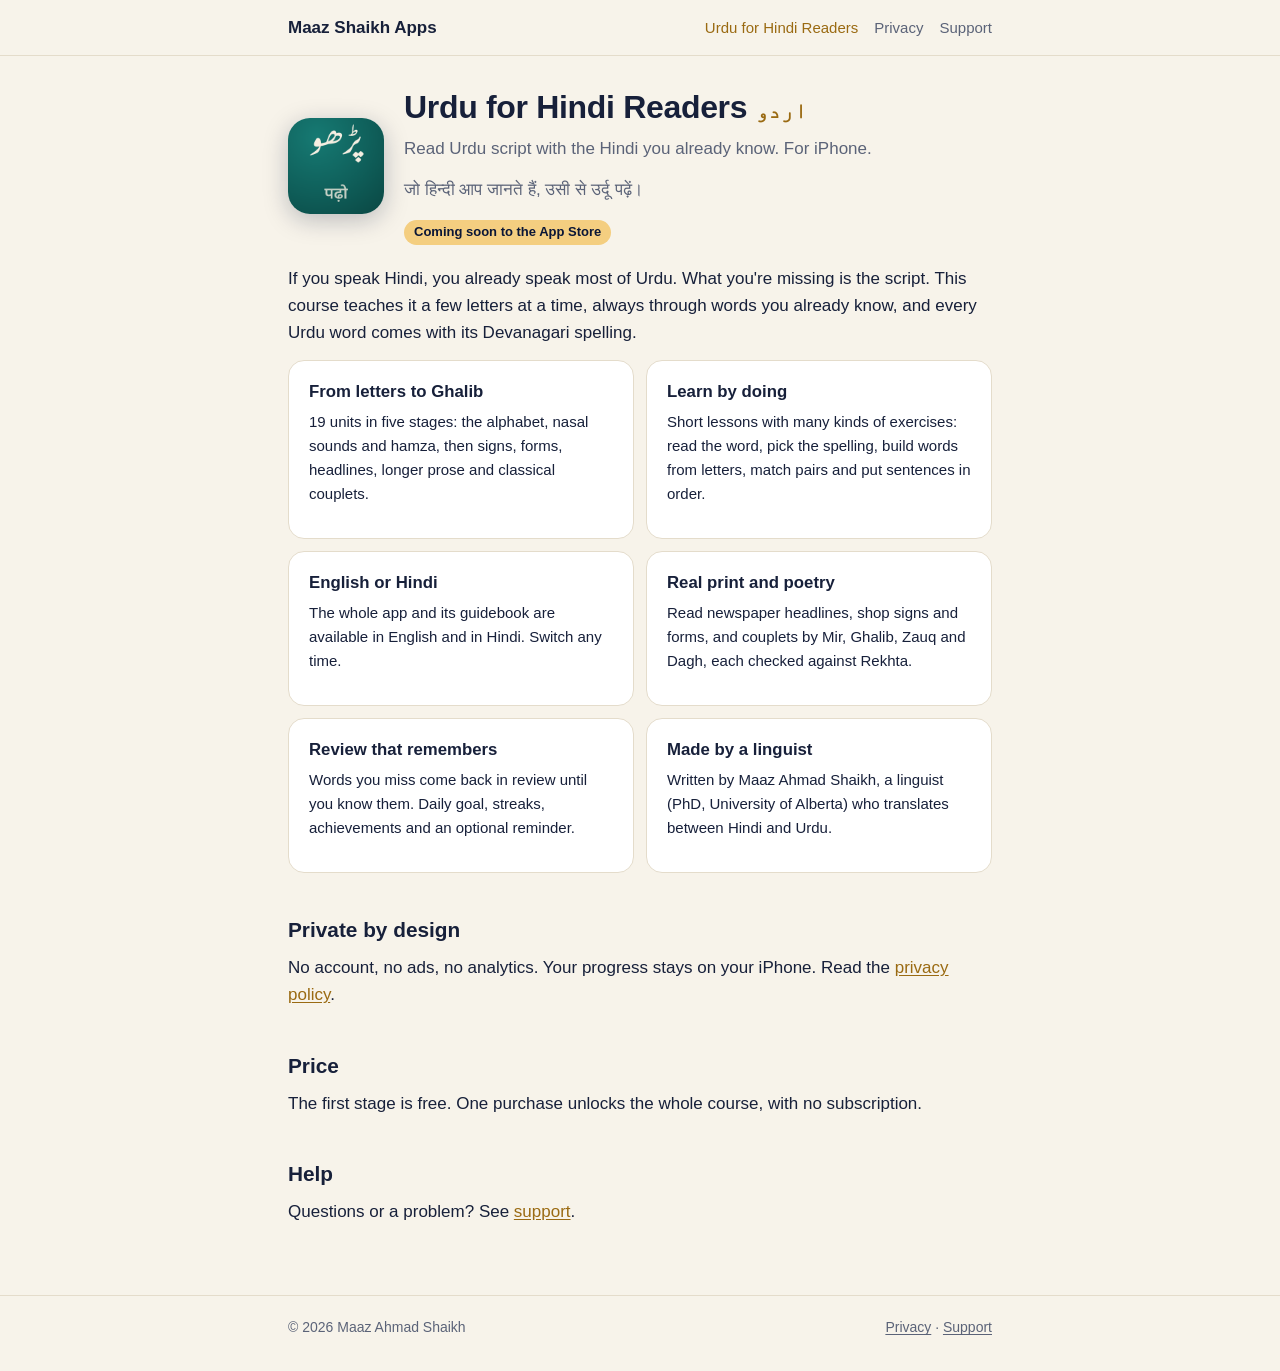
==== urdu-reader/index.html @ 382701a8 "Add Urdu for Hindi Readers: app page, privacy policy and support Co-Authored-By: Claude Opus 5.5 <no" ====
<!doctype html>
<html lang="en">
<head>
<meta charset="utf-8">
<meta name="viewport" content="width=device-width, initial-scale=1">
<title>Urdu for Hindi Readers</title>
<meta name="description" content="Urdu for Hindi Readers: learn to read Urdu (Nastaliq) script with the Hindi you already know. 19 units, from the first letters to newspapers and Ghalib. No ads, no tracking.">
<link rel="icon" href="../assets/favicon.png">
<link rel="stylesheet" href="../assets/style.css">
</head>
<body>
<header class="site"><div class="wrap">
  <a class="home" href="../">Maaz Shaikh Apps</a>
  <nav><a href="./" aria-current="page">Urdu for Hindi Readers</a><a href="privacy/">Privacy</a><a href="support/">Support</a></nav>
</div></header>

<main><div class="wrap">
<div class="hero">
  <img src="../assets/urdu-reader-icon.png" alt="Urdu for Hindi Readers app icon">
  <div>
    <h1>Urdu for Hindi Readers <span class="ar" lang="ur" dir="rtl">اردو</span></h1>
    <p class="muted">Read Urdu script with the Hindi you already know. For iPhone.</p>
    <p class="muted" lang="hi">जो हिन्दी आप जानते हैं, उसी से उर्दू पढ़ें।</p>
    <span class="badge">Coming soon to the App Store</span>
  </div>
</div>

<p>If you speak Hindi, you already speak most of Urdu. What you're missing is the script. This course teaches it a few letters at a time, always through words you already know, and every Urdu word comes with its Devanagari spelling.</p>

<div class="grid2">
  <div class="card"><h3>From letters to Ghalib</h3><p class="small">19 units in five stages: the alphabet, nasal sounds and hamza, then signs, forms, headlines, longer prose and classical couplets.</p></div>
  <div class="card"><h3>Learn by doing</h3><p class="small">Short lessons with many kinds of exercises: read the word, pick the spelling, build words from letters, match pairs and put sentences in order.</p></div>
  <div class="card"><h3>English or Hindi</h3><p class="small">The whole app and its guidebook are available in English and in Hindi. Switch any time.</p></div>
  <div class="card"><h3>Real print and poetry</h3><p class="small">Read newspaper headlines, shop signs and forms, and couplets by Mir, Ghalib, Zauq and Dagh, each checked against Rekhta.</p></div>
  <div class="card"><h3>Review that remembers</h3><p class="small">Words you miss come back in review until you know them. Daily goal, streaks, achievements and an optional reminder.</p></div>
  <div class="card"><h3>Made by a linguist</h3><p class="small">Written by Maaz Ahmad Shaikh, a linguist (PhD, University of Alberta) who translates between Hindi and Urdu.</p></div>
</div>

<h2>Private by design</h2>
<p>No account, no ads, no analytics. Your progress stays on your iPhone. Read the <a href="privacy/">privacy policy</a>.</p>

<h2>Price</h2>
<p>The first stage is free. One purchase unlocks the whole course, with no subscription.</p>

<h2>Help</h2>
<p>Questions or a problem? See <a href="support/">support</a>.</p>
</div></main>

<footer class="site"><div class="wrap">
  <span>© 2026 Maaz Ahmad Shaikh</span>
  <span><a href="privacy/">Privacy</a> · <a href="support/">Support</a></span>
</div></footer>
</body>
</html>
---- assets/style.css ----
:root {
  --bg: #f7f3ea;
  --surface: #ffffff;
  --text: #17203a;
  --muted: #5b6378;
  --line: #e4dccb;
  --accent: #9a6a12;
  --accent-soft: #f4ce80;
  --night: #0a1636;
  --max: 46rem;
}
@media (prefers-color-scheme: dark) {
  :root {
    --bg: #0a1636;
    --surface: #111f45;
    --text: #eef1f8;
    --muted: #aab3c9;
    --line: #22325e;
    --accent: #f4ce80;
    --accent-soft: #f4ce80;
  }
}
* { box-sizing: border-box; }
html { -webkit-text-size-adjust: 100%; }
body {
  margin: 0;
  background: var(--bg);
  color: var(--text);
  font: 17px/1.6 -apple-system, BlinkMacSystemFont, "Segoe UI", Roboto, "Noto Sans", "Helvetica Neue", Arial, sans-serif;
}
a { color: var(--accent); text-underline-offset: 2px; }
.wrap { max-width: var(--max); margin: 0 auto; padding: 0 16px; }
header.site { border-bottom: 1px solid var(--line); }
header.site .wrap { display: flex; align-items: center; justify-content: space-between; gap: 12px; padding-top: 14px; padding-bottom: 14px; }
header.site a.home { color: var(--text); text-decoration: none; font-weight: 600; }
header.site nav { display: flex; gap: 16px; flex-wrap: wrap; font-size: 15px; }
header.site nav a { color: var(--muted); text-decoration: none; }
header.site nav a:hover, header.site nav a[aria-current="page"] { color: var(--accent); }
main { padding: 32px 0 56px; }
h1 { font-size: 2rem; line-height: 1.2; margin: 0 0 8px; letter-spacing: -0.01em; }
h2 { font-size: 1.3rem; margin: 40px 0 8px; }
h3 { font-size: 1.05rem; margin: 24px 0 4px; }
p, ul { margin: 0 0 14px; }
ul { padding-left: 1.2em; }
li { margin: 4px 0; }
.muted { color: var(--muted); }
.small { font-size: 15px; }
.hero { display: flex; gap: 20px; align-items: center; margin-bottom: 20px; }
.hero img { width: 96px; height: 96px; border-radius: 22px; flex: none; box-shadow: 0 6px 24px rgba(10, 22, 54, 0.25); }
.hero .ar { font-family: "Noto Nastaliq Urdu", "Noto Naskh Arabic", serif; font-style: normal; font-size: 1.4rem; color: var(--accent); }
.card { background: var(--surface); border: 1px solid var(--line); border-radius: 16px; padding: 18px 20px; margin: 16px 0; }
.card h2, .card h3 { margin-top: 0; }
.apps { display: grid; gap: 14px; }
.app { display: flex; gap: 16px; align-items: center; text-decoration: none; color: inherit; }
.app img { width: 64px; height: 64px; border-radius: 15px; flex: none; }
.app strong { display: block; font-size: 1.1rem; }
.badge { display: inline-block; font-size: 13px; padding: 2px 10px; border-radius: 999px; background: var(--accent-soft); color: var(--night); font-weight: 600; }
.grid2 { display: grid; grid-template-columns: repeat(auto-fit, minmax(15rem, 1fr)); gap: 12px; }
.grid2 .card { margin: 0; }
details { border-top: 1px solid var(--line); padding: 10px 0; }
details:last-child { border-bottom: 1px solid var(--line); }
summary { cursor: pointer; font-weight: 600; }
details p { margin: 8px 0 4px; }
footer.site { border-top: 1px solid var(--line); padding: 20px 0 32px; font-size: 14px; color: var(--muted); }
footer.site .wrap { display: flex; flex-wrap: wrap; gap: 8px 20px; justify-content: space-between; }
footer.site a { color: var(--muted); }
table { border-collapse: collapse; width: 100%; font-size: 15px; margin: 8px 0 16px; }
th, td { text-align: left; vertical-align: top; padding: 8px 10px; border-bottom: 1px solid var(--line); }
th { font-weight: 600; }
.table-scroll { overflow-x: auto; }
@media (max-width: 520px) {
  h1 { font-size: 1.6rem; }
  .hero { flex-direction: column; align-items: flex-start; }
  header.site .wrap { flex-direction: column; align-items: flex-start; }
}
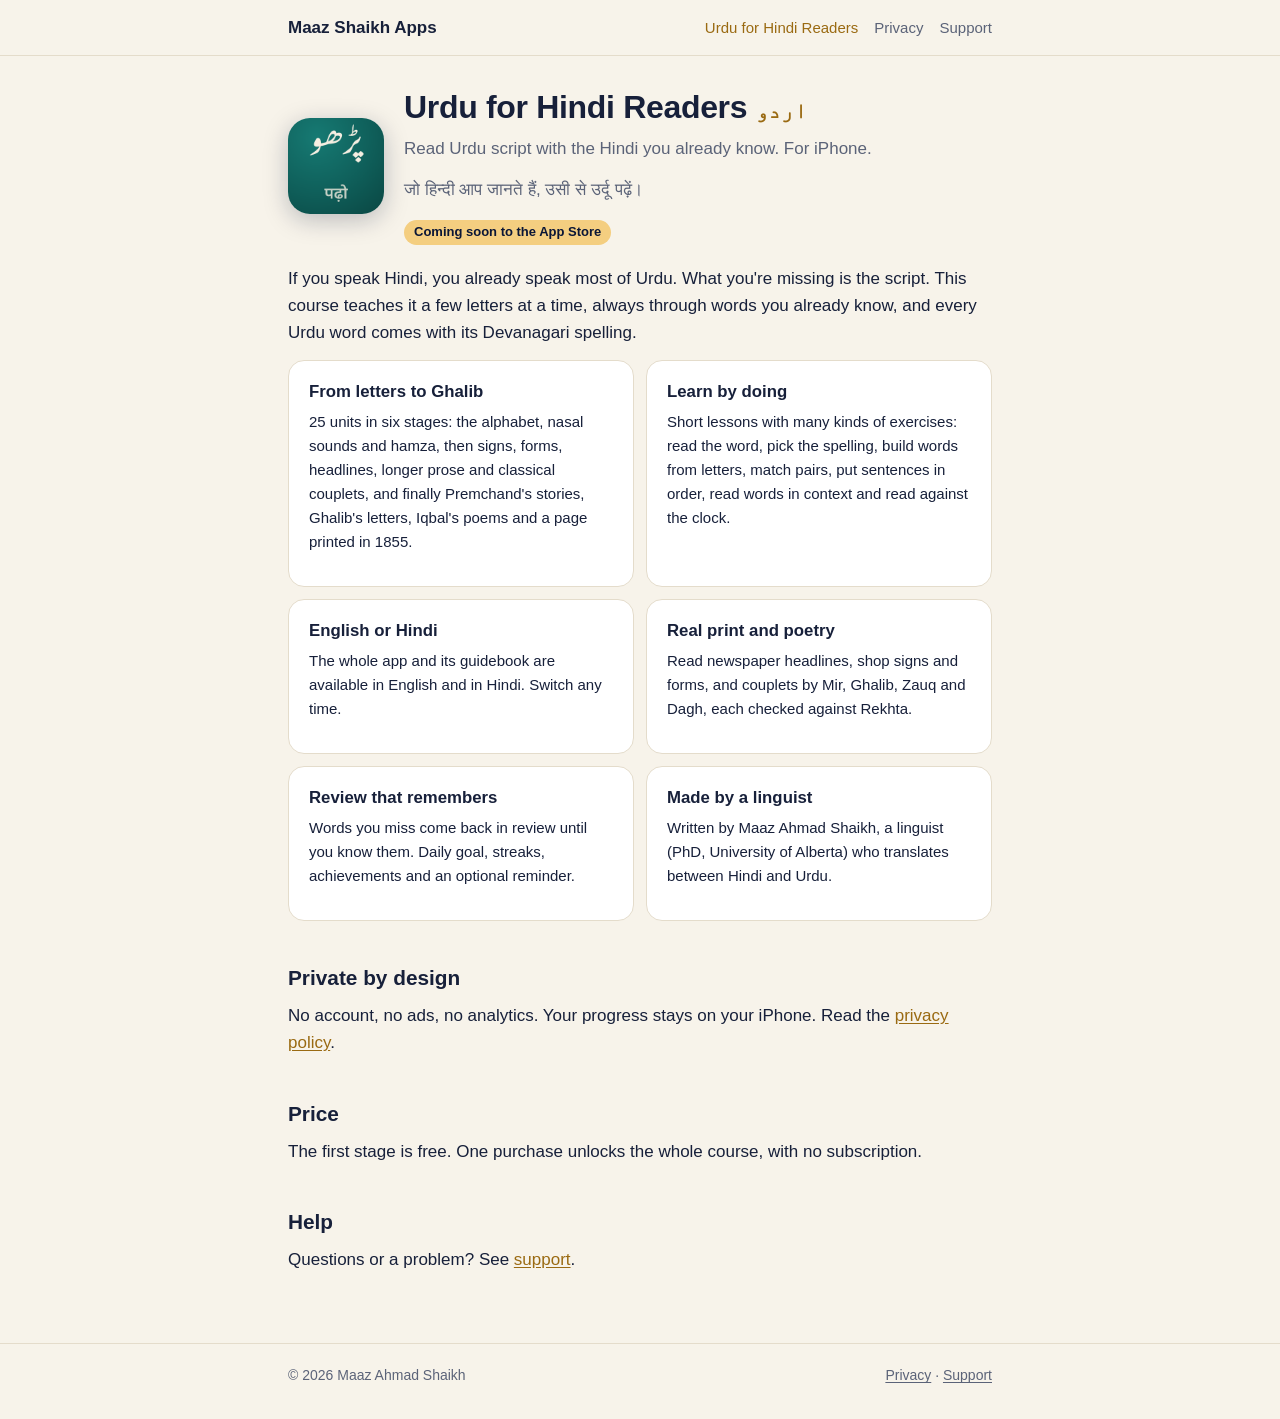
==== commit 306414aa: "Urdu for Hindi Readers page: six stages, 25 units Co-Authored-By: Claude Opus 5.5 <noreply@anthropic" ====
--- a/urdu-reader/index.html
+++ b/urdu-reader/index.html
@@ -4,7 +4,7 @@
 <meta charset="utf-8">
 <meta name="viewport" content="width=device-width, initial-scale=1">
 <title>Urdu for Hindi Readers</title>
-<meta name="description" content="Urdu for Hindi Readers: learn to read Urdu (Nastaliq) script with the Hindi you already know. 19 units, from the first letters to newspapers and Ghalib. No ads, no tracking.">
+<meta name="description" content="Urdu for Hindi Readers: learn to read Urdu (Nastaliq) script with the Hindi you already know. 25 units, from the first letters to newspapers, Premchand and Ghalib. No ads, no tracking.">
 <link rel="icon" href="../assets/favicon.png">
 <link rel="stylesheet" href="../assets/style.css">
 </head>
@@ -28,8 +28,8 @@
 <p>If you speak Hindi, you already speak most of Urdu. What you're missing is the script. This course teaches it a few letters at a time, always through words you already know, and every Urdu word comes with its Devanagari spelling.</p>
 
 <div class="grid2">
-  <div class="card"><h3>From letters to Ghalib</h3><p class="small">19 units in five stages: the alphabet, nasal sounds and hamza, then signs, forms, headlines, longer prose and classical couplets.</p></div>
-  <div class="card"><h3>Learn by doing</h3><p class="small">Short lessons with many kinds of exercises: read the word, pick the spelling, build words from letters, match pairs and put sentences in order.</p></div>
+  <div class="card"><h3>From letters to Ghalib</h3><p class="small">25 units in six stages: the alphabet, nasal sounds and hamza, then signs, forms, headlines, longer prose and classical couplets, and finally Premchand's stories, Ghalib's letters, Iqbal's poems and a page printed in 1855.</p></div>
+  <div class="card"><h3>Learn by doing</h3><p class="small">Short lessons with many kinds of exercises: read the word, pick the spelling, build words from letters, match pairs, put sentences in order, read words in context and read against the clock.</p></div>
   <div class="card"><h3>English or Hindi</h3><p class="small">The whole app and its guidebook are available in English and in Hindi. Switch any time.</p></div>
   <div class="card"><h3>Real print and poetry</h3><p class="small">Read newspaper headlines, shop signs and forms, and couplets by Mir, Ghalib, Zauq and Dagh, each checked against Rekhta.</p></div>
   <div class="card"><h3>Review that remembers</h3><p class="small">Words you miss come back in review until you know them. Daily goal, streaks, achievements and an optional reminder.</p></div>
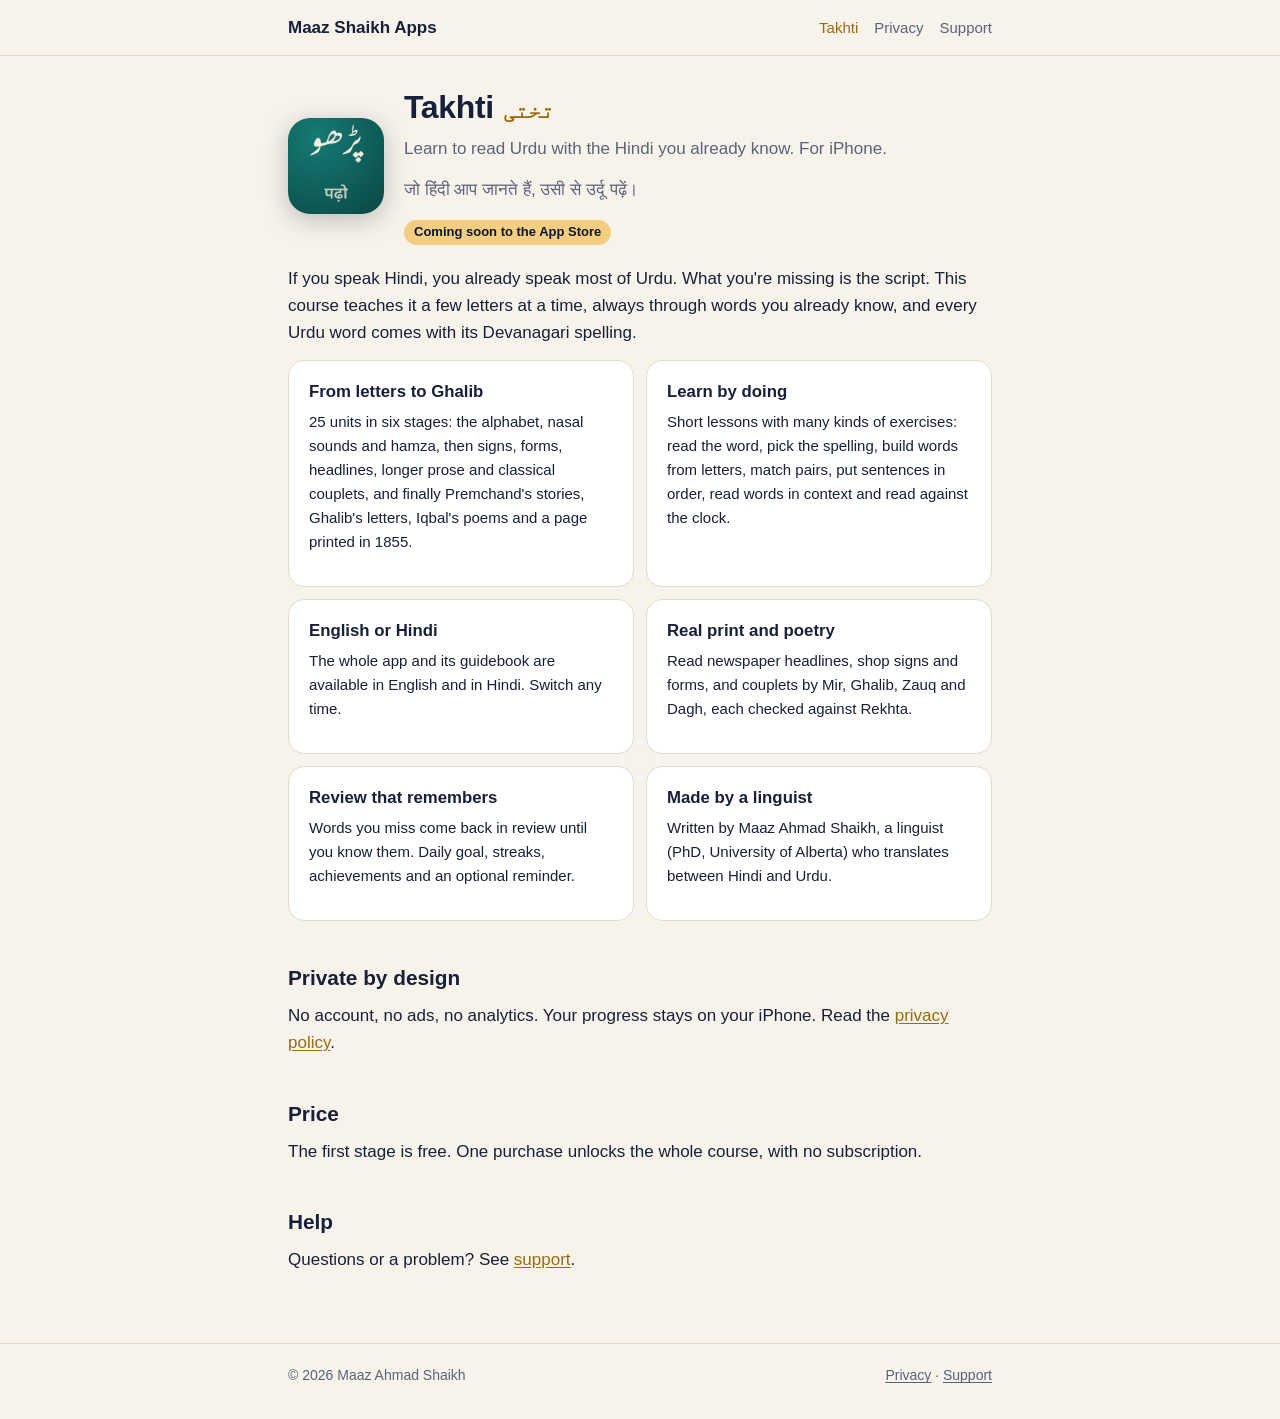
==== commit ac428692: "Rename Urdu for Hindi Readers to Takhti Co-Authored-By: Claude Opus 5.5 <noreply@anthropic.com> Clau" ====
--- a/urdu-reader/index.html
+++ b/urdu-reader/index.html
@@ -3,24 +3,24 @@
 <head>
 <meta charset="utf-8">
 <meta name="viewport" content="width=device-width, initial-scale=1">
-<title>Urdu for Hindi Readers</title>
-<meta name="description" content="Urdu for Hindi Readers: learn to read Urdu (Nastaliq) script with the Hindi you already know. 25 units, from the first letters to newspapers, Premchand and Ghalib. No ads, no tracking.">
+<title>Takhti: Learn to Read Urdu</title>
+<meta name="description" content="Takhti: learn to read Urdu (Nastaliq) script with the Hindi you already know. 25 units, from the first letters to newspapers, Premchand and Ghalib. No ads, no tracking.">
 <link rel="icon" href="../assets/favicon.png">
 <link rel="stylesheet" href="../assets/style.css">
 </head>
 <body>
 <header class="site"><div class="wrap">
   <a class="home" href="../">Maaz Shaikh Apps</a>
-  <nav><a href="./" aria-current="page">Urdu for Hindi Readers</a><a href="privacy/">Privacy</a><a href="support/">Support</a></nav>
+  <nav><a href="./" aria-current="page">Takhti</a><a href="privacy/">Privacy</a><a href="support/">Support</a></nav>
 </div></header>
 
 <main><div class="wrap">
 <div class="hero">
-  <img src="../assets/urdu-reader-icon.png" alt="Urdu for Hindi Readers app icon">
+  <img src="../assets/urdu-reader-icon.png" alt="Takhti app icon">
   <div>
-    <h1>Urdu for Hindi Readers <span class="ar" lang="ur" dir="rtl">اردو</span></h1>
-    <p class="muted">Read Urdu script with the Hindi you already know. For iPhone.</p>
-    <p class="muted" lang="hi">जो हिन्दी आप जानते हैं, उसी से उर्दू पढ़ें।</p>
+    <h1>Takhti <span class="ar" lang="ur" dir="rtl">تختی</span></h1>
+    <p class="muted">Learn to read Urdu with the Hindi you already know. For iPhone.</p>
+    <p class="muted" lang="hi">जो हिंदी आप जानते हैं, उसी से उर्दू पढ़ें।</p>
     <span class="badge">Coming soon to the App Store</span>
   </div>
 </div>
